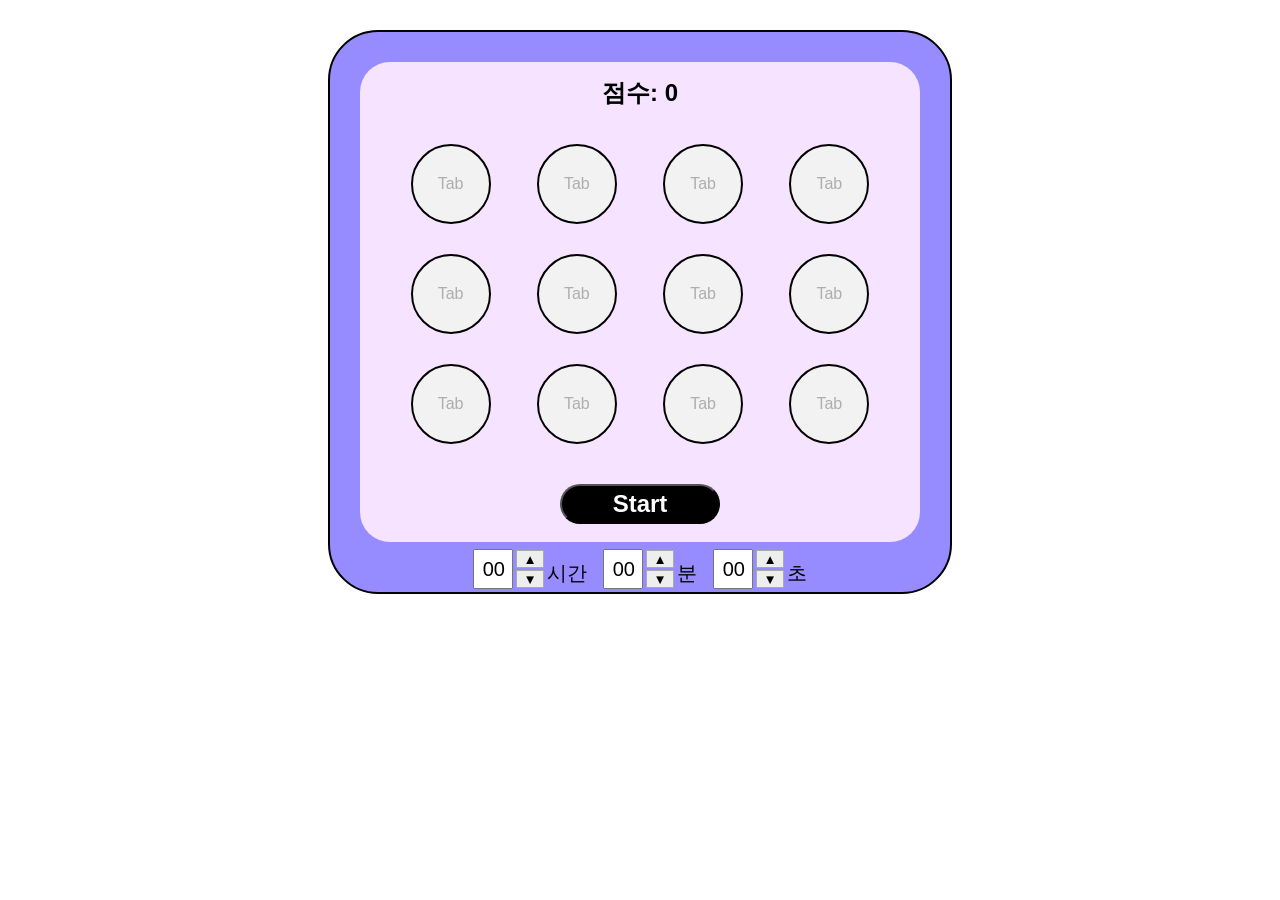
==== index.html @ 023a5ecb "타이머 기능 추가" ====
<!doctype html><html lang="en"><head><meta charset="utf-8"/><meta name="viewport" content="width=device-width,initial-scale=1"/><meta name="theme-color" content="#000000"/><meta name="description" content="Web site created using create-react-app"/><title>React App</title><script defer="defer" src="/static/js/main.4df9026d.js"></script><link href="/static/css/main.2ab5df77.css" rel="stylesheet"></head><body><noscript>You need to enable JavaScript to run this app.</noscript><div id="root"></div></body></html>
---- static/css/main.2ab5df77.css ----
body{-webkit-font-smoothing:antialiased;-moz-osx-font-smoothing:grayscale;font-family:-apple-system,BlinkMacSystemFont,Segoe UI,Roboto,Oxygen,Ubuntu,Cantarell,Fira Sans,Droid Sans,Helvetica Neue,sans-serif;margin:0}code{font-family:source-code-pro,Menlo,Monaco,Consolas,Courier New,monospace}@media screen and (min-width:320px) and (max-width:767px){#gameBoard{background-color:#968bff;border:2px solid #000;border-radius:50px;height:540px;margin:30px auto 0;padding:10px;width:600px}#gameContent{background-color:#f5e3ff;border-radius:30px;height:480px;margin:15px auto 0;width:560px}.timerContainer{align-items:flex-end;display:flex;flex-wrap:nowrap;gap:16px;justify-content:center;padding-top:5px}.timer{grid-gap:3px;align-items:center;display:grid;gap:3px;grid-template-columns:auto 28px auto}.timeInput{box-sizing:border-box;font-size:20px;height:40px;padding:0 6px;text-align:right;width:40px}.timeControls{display:flex;flex-direction:column;gap:2px;-webkit-user-select:none;user-select:none}.timeBtn{background:#eee;border:1px solid #aaa;cursor:pointer;height:18px;line-height:18px;padding:0;text-align:center;width:28px}.timeBtn:active{transform:translateY(1px)}.timeLabel{align-self:end;font-size:20px;margin-bottom:2px;white-space:nowrap}.motionTabGrid{grid-gap:5px;display:grid;gap:5px;grid-template-columns:repeat(4,1fr);margin:20px auto;max-width:500px;padding:5px}.motionTabContainer{display:inline-block;font-family:sans-serif;margin:10px auto;text-align:center}.motionTab{background-color:#f2f2f2;border:2px solid #000;border-radius:50%;cursor:pointer;display:block;font-size:16px;height:80px;margin-bottom:5px;transition:background-color .2s,transform .1s;width:80px}.motionTab:active{background-color:#33fdad;transform:scale(.95)}.motionTab.active{background-color:#ffa600;border-color:#fbc02d}h2{padding-top:15px}#startBtn,h2{display:grid;margin:20px auto;text-align:center}#startBtn{align-items:center;background-color:#000;border-radius:20px;color:#fff;cursor:pointer;font-size:24px;font-weight:700;height:40px;justify-content:center;width:160px}}@media screen and (min-width:768px){#gameBoard{background-color:#968bff;border:2px solid #000;border-radius:50px;height:540px;margin:30px auto 0;padding:10px;width:600px}#gameContent{background-color:#f5e3ff;border-radius:30px;height:480px;margin:15px auto 0;width:560px}.timerContainer{align-items:flex-end;display:flex;flex-wrap:nowrap;gap:16px;justify-content:center;padding-top:5px}.timer{grid-gap:3px;align-items:center;display:grid;gap:3px;grid-template-columns:auto 28px auto}.timeInput{box-sizing:border-box;font-size:20px;height:40px;padding:0 6px;text-align:right;width:40px}.timeControls{display:flex;flex-direction:column;gap:2px;-webkit-user-select:none;user-select:none}.timeBtn{background:#eee;border:1px solid #aaa;cursor:pointer;height:18px;line-height:18px;padding:0;text-align:center;width:28px}.timeBtn:active{transform:translateY(1px)}.timeLabel{align-self:end;font-size:20px;margin-bottom:2px;white-space:nowrap}.motionTabGrid{grid-gap:5px;display:grid;gap:5px;grid-template-columns:repeat(4,1fr);margin:20px auto;max-width:500px;padding:5px}.motionTabContainer{display:inline-block;font-family:sans-serif;margin:10px auto;text-align:center}.motionTab{background-color:#f2f2f2;border:2px solid #000;border-radius:50%;cursor:pointer;display:block;font-size:16px;height:80px;margin-bottom:5px;transition:background-color .2s,transform .1s;width:80px}.motionTab:active{background-color:#33fdad;transform:scale(.95)}.motionTab.active{background-color:#ffa600;border-color:#fbc02d}h2{padding-top:15px}#startBtn,h2{display:grid;margin:20px auto;text-align:center}#startBtn{align-items:center;background-color:#000;border-radius:20px;color:#fff;cursor:pointer;font-size:24px;font-weight:700;height:40px;justify-content:center;width:160px}}
/*# sourceMappingURL=main.2ab5df77.css.map*/
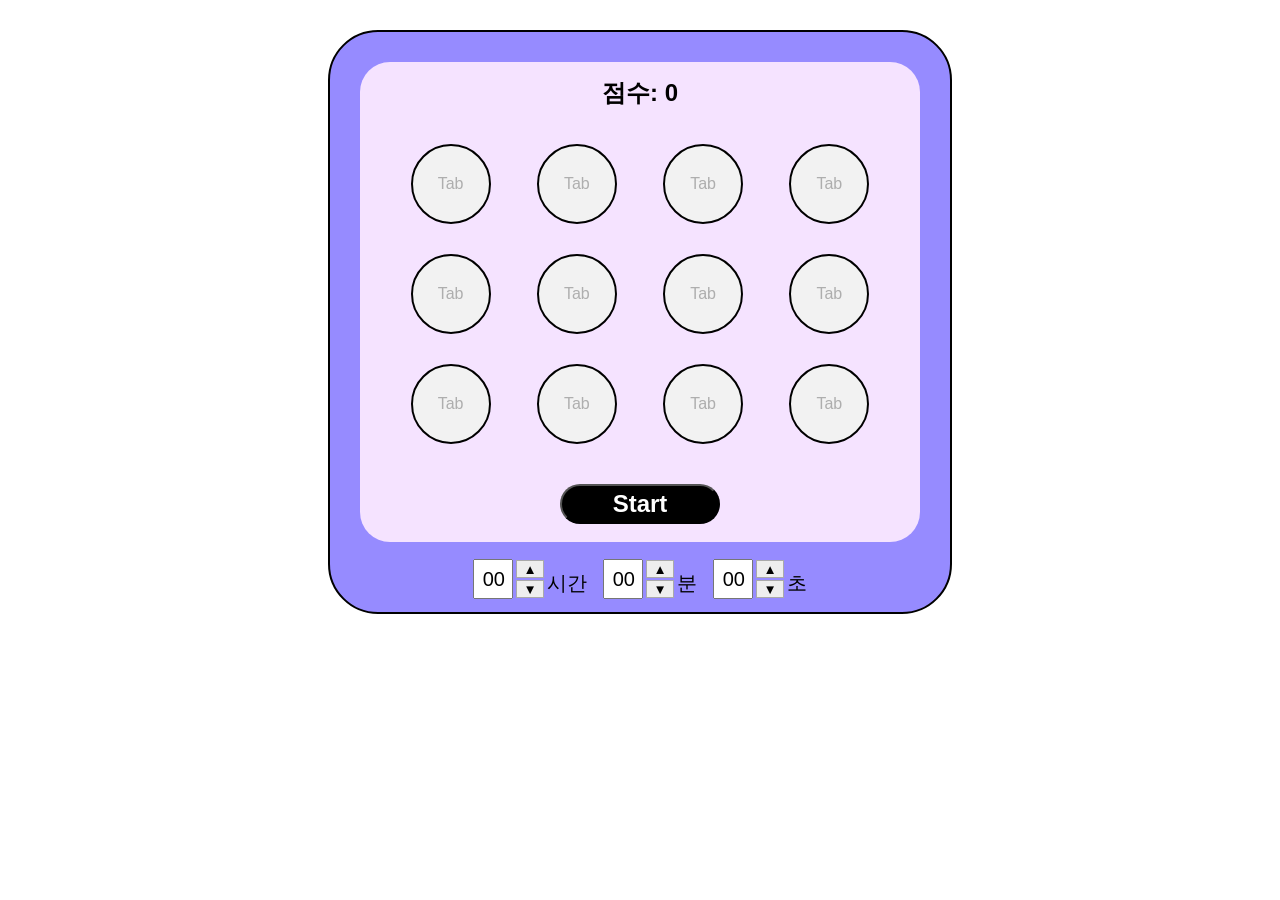
==== commit c33c77f3: "배포" ====
--- a/index.html
+++ b/index.html
@@ -1 +1 @@
-<!doctype html><html lang="en"><head><meta charset="utf-8"/><meta name="viewport" content="width=device-width,initial-scale=1"/><meta name="theme-color" content="#000000"/><meta name="description" content="Web site created using create-react-app"/><title>React App</title><script defer="defer" src="/static/js/main.4df9026d.js"></script><link href="/static/css/main.2ab5df77.css" rel="stylesheet"></head><body><noscript>You need to enable JavaScript to run this app.</noscript><div id="root"></div></body></html>+<!doctype html><html lang="en"><head><meta charset="utf-8"/><meta name="viewport" content="width=device-width,initial-scale=1,viewport-fit=cover"/><meta name="theme-color" content="#000000"/><meta name="description" content="Web site created using create-react-app"/><title>React App</title><script defer="defer" src="/static/js/main.0b90e209.js"></script><link href="/static/css/main.83e9ec76.css" rel="stylesheet"></head><body><noscript>You need to enable JavaScript to run this app.</noscript><div id="root"></div></body></html>
--- a/static/css/main.83e9ec76.css
+++ b/static/css/main.83e9ec76.css
@@ -0,0 +1,2 @@
+body{-webkit-font-smoothing:antialiased;-moz-osx-font-smoothing:grayscale;font-family:-apple-system,BlinkMacSystemFont,Segoe UI,Roboto,Oxygen,Ubuntu,Cantarell,Fira Sans,Droid Sans,Helvetica Neue,sans-serif;margin:0}code{font-family:source-code-pro,Menlo,Monaco,Consolas,Courier New,monospace}@media screen and (min-width:410px) and (max-width:767px){body{background:#aaa}#gameBoard{aspect-ratio:10/9;background-color:#968bff;border:2px solid #000;border-radius:clamp(16px,6vw,50px);margin:24px auto 0;padding:10px;width:min(92vw,600px)}#gameBoard,#gameContent{box-sizing:border-box;height:auto}#gameContent{background-color:#f5e3ff;border-radius:clamp(12px,4vw,30px);margin:4px auto 0;padding:8px;width:100%}.timerContainer{align-items:flex-end;display:flex;flex-wrap:nowrap;gap:12px;justify-content:center;padding-top:15px}.timer{grid-gap:3px;align-items:center;display:grid;gap:3px;grid-template-columns:auto 28px auto}.timeInput{box-sizing:border-box;font-size:20px;height:40px;padding:0 6px;text-align:right;width:40px}.timeControls{display:flex;flex-direction:column;gap:2px;-webkit-user-select:none;user-select:none}.timeBtn{background:#eee;border:1px solid #aaa;cursor:pointer;height:18px;line-height:18px;padding:0;text-align:center;width:28px}.timeBtn:active{transform:translateY(1px)}.timeLabel{align-self:end;font-size:20px;margin-bottom:2px;white-space:nowrap}.motionTabGrid{grid-gap:6px;box-sizing:border-box;display:grid;gap:6px;grid-template-columns:repeat(4,minmax(0,1fr));margin:12px auto;max-width:100%;padding:6px}.motionTabContainer{display:inline-block;font-family:sans-serif;margin:8px auto;text-align:center}.motionTab{aspect-ratio:1/1;background-color:#f2f2f2;border:2px solid #000;border-radius:50%;cursor:pointer;display:block;font-size:clamp(12px,4vw,16px);height:auto;margin:0 auto 5px;transition:background-color .2s,transform .1s;width:clamp(56px,22vw,80px)}.motionTab:active{background-color:#33fdad;transform:scale(.95)}.motionTab.active{background-color:#ffa600;border-color:#fbc02d}h2{margin:16px auto 0;padding-top:8px}#startBtn,h2{display:grid;text-align:center}#startBtn{background-color:#000;border-radius:20px;color:#f5e3ff;cursor:pointer;font-size:clamp(24px,5vw,24px);font-weight:700;height:40px;margin:16px auto;place-items:center;width:clamp(120px,40vw,160px)}}@media screen and (min-width:768px){#gameBoard{background-color:#968bff;border:2px solid #000;border-radius:50px;height:560px;margin:30px auto 0;padding:10px;width:600px}#gameContent{background-color:#f5e3ff;border-radius:30px;height:480px;margin:15px auto 0;width:560px}.timerContainer{align-items:flex-end;display:flex;flex-wrap:nowrap;gap:16px;justify-content:center;padding-top:15px}.timer{grid-gap:3px;align-items:center;display:grid;gap:3px;grid-template-columns:auto 28px auto}.timeInput{box-sizing:border-box;font-size:20px;height:40px;padding:0 6px;text-align:right;width:40px}.timeControls{display:flex;flex-direction:column;gap:2px;-webkit-user-select:none;user-select:none}.timeBtn{background:#eee;border:1px solid #aaa;cursor:pointer;height:18px;line-height:18px;padding:0;text-align:center;width:28px}.timeBtn:active{transform:translateY(1px)}.timeLabel{align-self:end;font-size:20px;margin-bottom:2px;white-space:nowrap}.motionTabGrid{grid-gap:5px;display:grid;gap:5px;grid-template-columns:repeat(4,1fr);margin:20px auto;max-width:500px;padding:5px}.motionTabContainer{display:inline-block;font-family:sans-serif;margin:10px auto;text-align:center}.motionTab{background-color:#f2f2f2;border:2px solid #000;border-radius:50%;cursor:pointer;display:block;font-size:16px;height:80px;margin-bottom:5px;transition:background-color .2s,transform .1s;width:80px}.motionTab:active{background-color:#33fdad;transform:scale(.95)}.motionTab.active{background-color:#ffa600;border-color:#fbc02d}h2{padding-top:15px}#startBtn,h2{display:grid;margin:20px auto;text-align:center}#startBtn{align-items:center;background-color:#000;border-radius:20px;color:#fff;cursor:pointer;font-size:24px;font-weight:700;height:40px;justify-content:center;width:160px}}
+/*# sourceMappingURL=main.83e9ec76.css.map*/
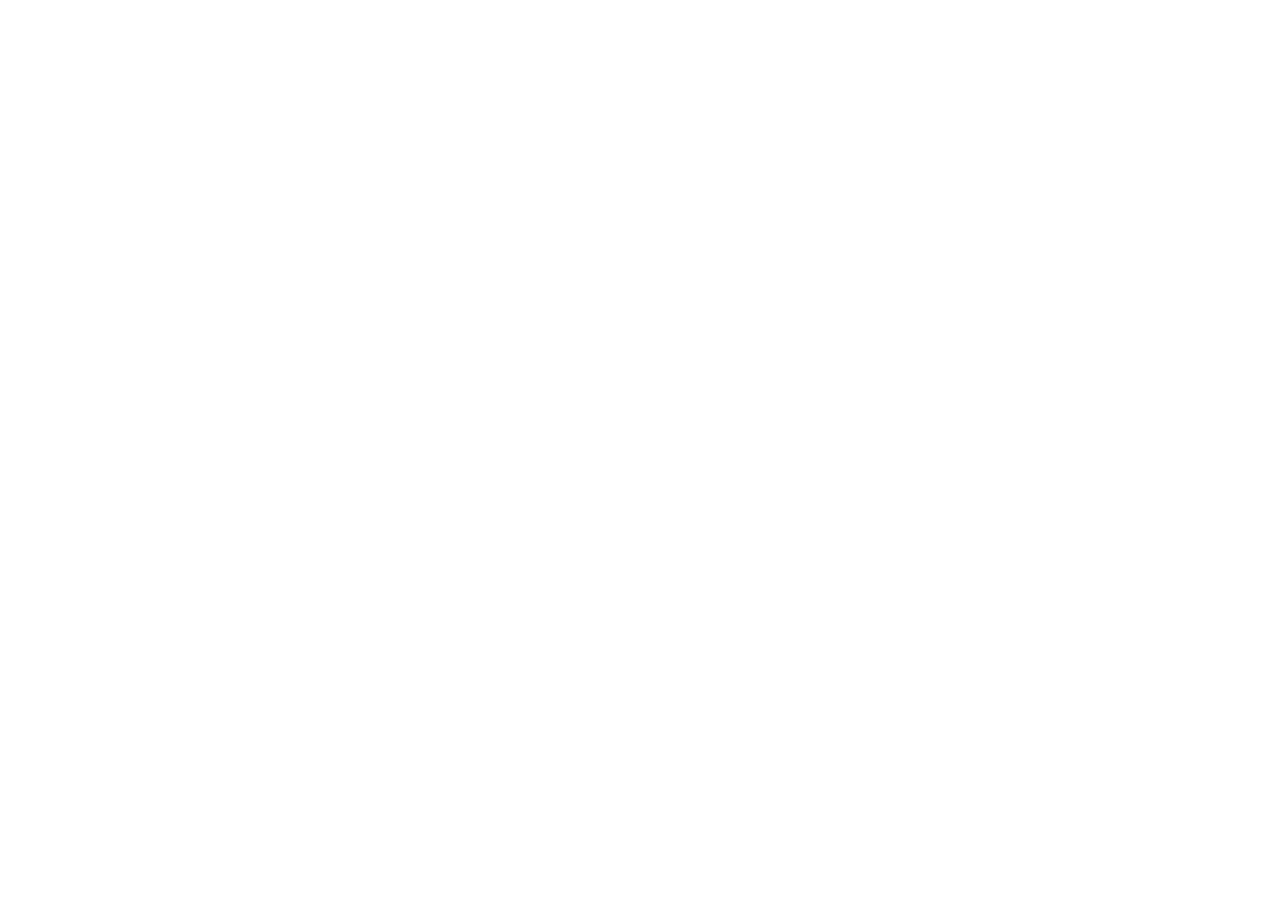
==== commit 621ec440: "반응형 업데이트" ====
--- a/index.html
+++ b/index.html
@@ -1 +1 @@
-<!doctype html><html lang="en"><head><meta charset="utf-8"/><meta name="viewport" content="width=device-width,initial-scale=1,viewport-fit=cover"/><meta name="theme-color" content="#000000"/><meta name="description" content="Web site created using create-react-app"/><title>React App</title><script defer="defer" src="/static/js/main.0b90e209.js"></script><link href="/static/css/main.83e9ec76.css" rel="stylesheet"></head><body><noscript>You need to enable JavaScript to run this app.</noscript><div id="root"></div></body></html>+<!doctype html><html lang="en"><head><meta charset="utf-8"/><meta name="viewport" content="width=device-width,initial-scale=1,viewport-fit=cover"/><meta name="theme-color" content="#000000"/><meta name="description" content="Web site created using create-react-app"/><title>React App</title><script defer="defer" src="/motionWall/static/js/main.357c01d7.js"></script><link href="/motionWall/static/css/main.e1ff02a9.css" rel="stylesheet"></head><body><noscript>You need to enable JavaScript to run this app.</noscript><div id="root"></div></body></html>
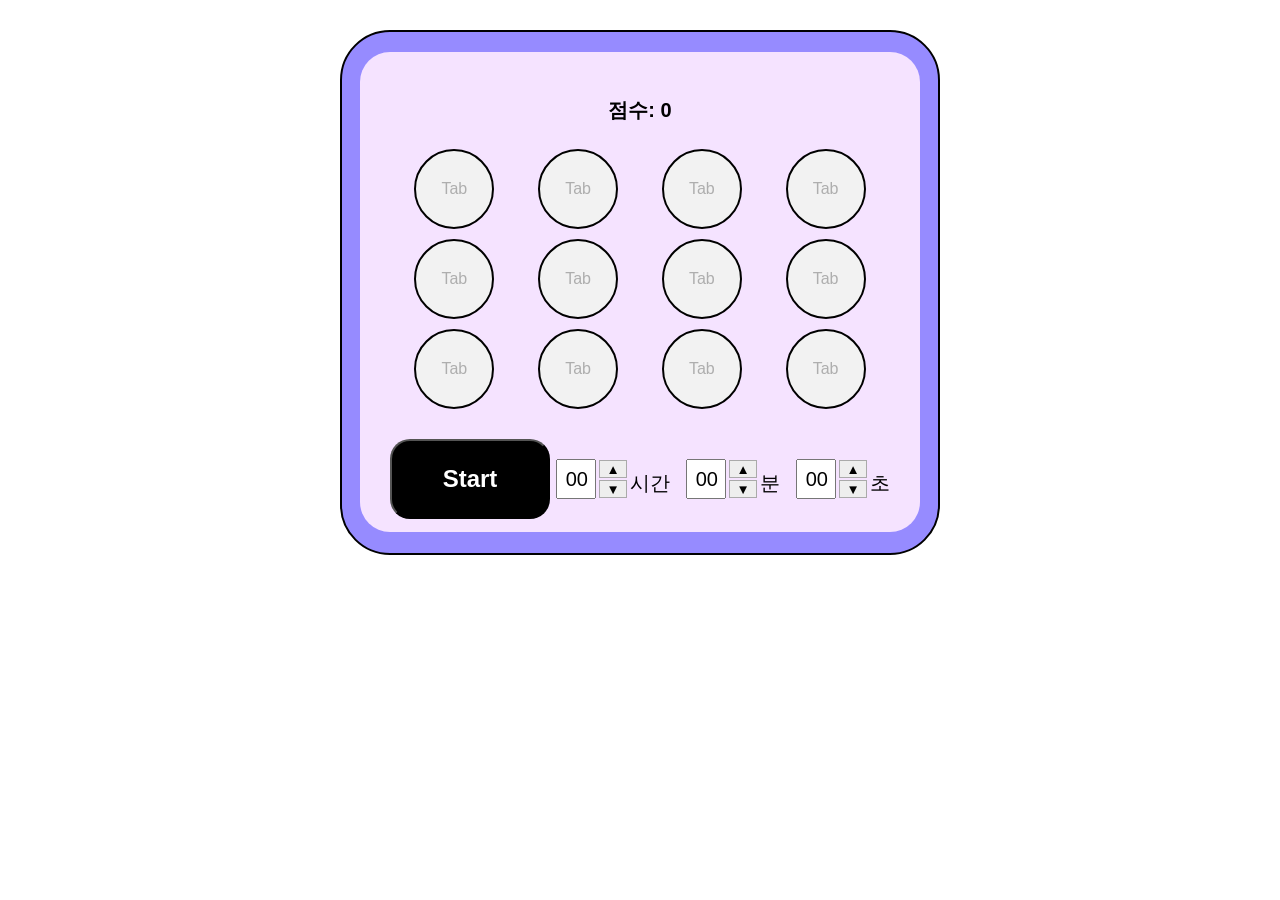
==== commit bdbb5b5c: "update" ====
--- a/index.html
+++ b/index.html
@@ -1 +1 @@
-<!doctype html><html lang="en"><head><meta charset="utf-8"/><meta name="viewport" content="width=device-width,initial-scale=1,viewport-fit=cover"/><meta name="theme-color" content="#000000"/><meta name="description" content="Web site created using create-react-app"/><title>React App</title><script defer="defer" src="/motionWall/static/js/main.357c01d7.js"></script><link href="/motionWall/static/css/main.e1ff02a9.css" rel="stylesheet"></head><body><noscript>You need to enable JavaScript to run this app.</noscript><div id="root"></div></body></html>+<!doctype html><html lang="en"><head><meta charset="utf-8"/><meta name="viewport" content="width=device-width,initial-scale=1,viewport-fit=cover"/><meta name="theme-color" content="#000000"/><meta name="description" content="Web site created using create-react-app"/><title>React App</title><script defer="defer" src="/static/js/main.357c01d7.js"></script><link href="/static/css/main.e1ff02a9.css" rel="stylesheet"></head><body><noscript>You need to enable JavaScript to run this app.</noscript><div id="root"></div></body></html>
--- a/static/css/main.e1ff02a9.css
+++ b/static/css/main.e1ff02a9.css
@@ -0,0 +1,2 @@
+*,:after,:before{box-sizing:border-box}html{height:100%}body{-webkit-font-smoothing:antialiased;-moz-osx-font-smoothing:grayscale;font-family:-apple-system,BlinkMacSystemFont,Segoe UI,Roboto,Oxygen,Ubuntu,Cantarell,Fira Sans,Droid Sans,Helvetica Neue,sans-serif;margin:0;overflow-x:hidden}#startBtn,.motionTab,.timeBtn,button{-webkit-tap-highlight-color:transparent;touch-action:manipulation}@media screen and (max-width:767px){:root{--board-pad:clamp(6px,3vw,12px);--radius-lg:clamp(16px,6vw,50px);--radius-md:clamp(12px,4vw,30px);--gap:clamp(2px,2vw,10px)}#gameBoard{aspect-ratio:10/9;background-color:#968bff;border:2px solid #000;border-radius:var(--radius-lg);height:auto;margin:10px auto 0;padding:var(--board-pad);width:min(96vw,600px)}#gameContent{background-color:#f5e3ff;border-radius:var(--radius-md);height:auto;margin:4px auto 0;overflow:hidden;padding:clamp(6px,2.4vw,12px);width:100%}.timerContainer{align-items:flex-end;display:flex;flex-wrap:wrap;gap:clamp(4px,2.2vw,12px);justify-content:center;max-width:100%;padding-top:clamp(6px,2.4vw,12px)}.timer{grid-gap:clamp(2px,1vw,6px);align-items:center;display:grid;gap:clamp(2px,1vw,6px);grid-template-columns:auto clamp(14px,5vw,24px) auto}.timeInput{font-size:clamp(10px,3.6vw,18px);height:clamp(20px,8vw,36px);padding:0 clamp(3px,1.6vw,6px);text-align:right;width:clamp(20px,8vw,36px)}.timeControls{display:flex;flex-direction:column;gap:clamp(2px,1vw,4px);-webkit-user-select:none;user-select:none}.timeBtn{background:#eee;border:1px solid #aaa;cursor:pointer;font-size:clamp(8px,3.2vw,12px);height:clamp(10px,4vw,18px);line-height:1;padding:0;text-align:center;width:clamp(14px,5vw,24px)}.timeBtn:active{transform:translateY(1px)}.timeLabel{align-self:end;font-size:clamp(10px,3.6vw,18px);margin-bottom:2px;white-space:nowrap}.motionTabGrid{grid-gap:var(--gap);align-items:stretch;display:grid;gap:var(--gap);grid-auto-flow:row;grid-auto-rows:1fr;grid-template-columns:repeat(4,1fr);margin:8px auto 0;max-width:100%;padding:var(--gap);width:100%}.motionTabContainer{align-items:center;display:flex;flex-direction:column;justify-content:flex-start;min-width:0;text-align:center}.motionTab{aspect-ratio:1/1;background-color:#f2f2f2;border:2px solid #000;border-radius:50%;display:grid;font-size:clamp(8px,3.2vw,16px);letter-spacing:.2px;line-height:1;margin:0 auto 4px;overflow:hidden;place-items:center;text-overflow:ellipsis;white-space:nowrap;width:min(100%,clamp(26px,17vw,80px))}.motionTab:active{background-color:#33fdad;transform:scale(.95)}.motionTab.active{background-color:#ffa600;border-color:#fbc02d}h2{font-size:clamp(12px,4vw,20px);margin:8px auto 0;padding-top:4px;text-align:center}#startBtn{background-color:#000;border-radius:999px;color:#fff;cursor:pointer;display:grid;font-size:clamp(11px,4.2vw,20px);font-weight:700;height:clamp(24px,8vw,44px);margin:10px auto;padding:0 8px;place-items:center;width:clamp(64px,46vw,180px)}}@media screen and (min-width:768px){#gameBoard{background-color:#968bff;border:2px solid #000;border-radius:50px;height:525px;margin:30px auto 0;padding:10px;width:600px}#gameContent{background-color:#f5e3ff;border-radius:30px;height:480px;margin:10px auto 0;padding:10px;width:560px}.timerContainer{align-items:flex-end;display:flex;flex-wrap:nowrap;gap:16px;justify-content:right;margin:-10px 20px 0 0;padding-top:10px}.timer{grid-gap:3px;align-items:center;display:grid;gap:3px;grid-template-columns:auto 28px auto}.timeInput{font-size:20px;height:40px;padding:0 6px;text-align:right;width:40px}.timeControls{display:flex;flex-direction:column;gap:2px;-webkit-user-select:none;user-select:none}.timeBtn{background:#eee;border:1px solid #aaa;cursor:pointer;height:18px;line-height:18px;padding:0;text-align:center;width:28px}.timeBtn:active{transform:translateY(1px)}.timeLabel{align-self:end;font-size:20px;margin-bottom:2px;white-space:nowrap}.motionTabGrid{grid-gap:5px;display:grid;gap:5px;grid-auto-flow:row;grid-auto-rows:1fr;grid-template-columns:repeat(4,1fr);margin:20px auto;max-width:500px;padding:5px}.motionTabContainer{align-items:center;display:flex;flex-direction:column;justify-content:flex-start;text-align:center}.motionTab{aspect-ratio:1/1;background-color:#f2f2f2;border:2px solid #000;border-radius:50%;display:grid;font-size:16px;line-height:1;margin-bottom:5px;overflow:hidden;place-items:center;text-overflow:ellipsis;transition:background-color .2s,transform .1s;white-space:nowrap;width:min(100%,80px)}.motionTab:active{background-color:#33fdad;transform:scale(.95)}.motionTab.active{background-color:#ffa600;border-color:#fbc02d}h2{font-size:20px;margin:20px auto;padding-top:15px;text-align:center}.menuBar{align-items:center;display:flex;justify-content:space-between}#startBtn{background-color:#000;border-radius:20px;color:#fff;cursor:pointer;display:grid;font-size:24px;font-weight:700;height:80px;margin-left:20px;place-items:center;width:160px}}
+/*# sourceMappingURL=main.e1ff02a9.css.map*/
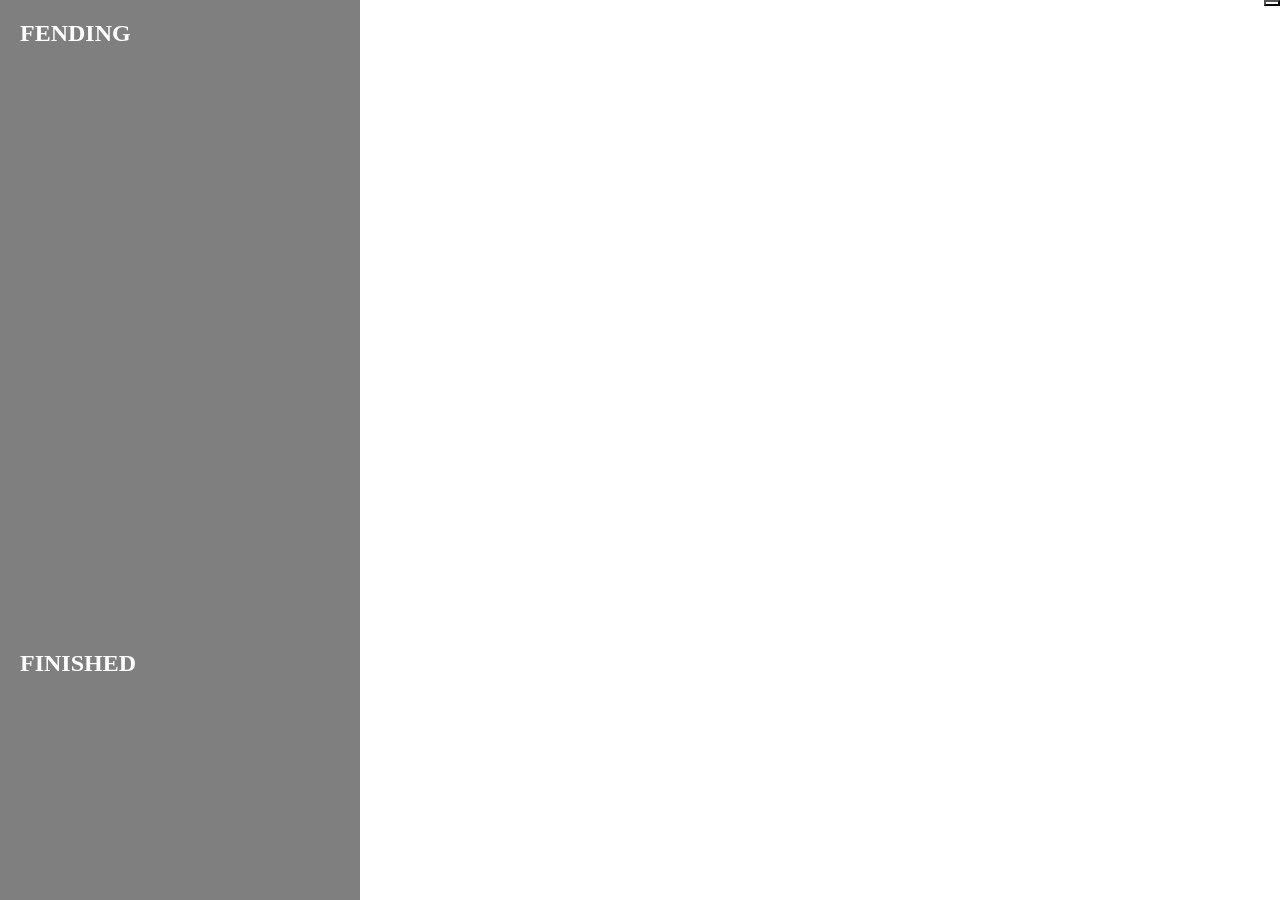
==== commit a5f1be08: "Momentum 추가 및 motionWall hidden" ====
--- a/index.html
+++ b/index.html
@@ -1 +1,60 @@
-<!doctype html><html lang="en"><head><meta charset="utf-8"/><meta name="viewport" content="width=device-width,initial-scale=1,viewport-fit=cover"/><meta name="theme-color" content="#000000"/><meta name="description" content="Web site created using create-react-app"/><title>React App</title><script defer="defer" src="/static/js/main.357c01d7.js"></script><link href="/static/css/main.e1ff02a9.css" rel="stylesheet"></head><body><noscript>You need to enable JavaScript to run this app.</noscript><div id="root"></div></body></html>+<!DOCTYPE html>
+<html lang="en">
+    <head>
+        <meta charset="UTF-8">
+        <meta name="viewport" content="width=device-width, initial-scale=1.0">
+        <link rel="stylesheet" href="css/style.css" />
+        <title></title>
+    </head>
+    <body>
+        <aside id="menu">
+            <div id="fending">
+                <h1>FENDING</h1>
+                <div id="menu-container">
+                    <ul id="todo-list"></ul>
+                </div>
+            </div>
+            <div id="finished">
+                <h1>FINISHED</h1>
+                <div id="finished-container">
+                    <ul id="finished-list"></ul>
+                </div>
+            </div>
+        </aside>
+        <section>
+            <div id="momentum">
+                <!-- <div id="weather-container">
+                    <div id="weather">
+                        <span></span>
+                        <span></span>
+                    </div>
+                    <img>
+                </div> -->
+                <!-- <form id="login-form">
+                    <input required maxlength="15" type="text" placeholder="What is your name?"/>
+                    <button>Log In</button>
+                </form> -->
+                <h2 id="clock">00:00:00</h2>
+                <!-- <h1 class="hidden" id="greeting"></h1> -->
+                <form id="todo-form">
+                    <input type="text" placeholder="Write a To Do and Press Enter" required />
+                </form>
+
+                <div id="quote">
+                    <span></span>
+                    <span></span>
+                </div>
+
+                <button id="motionWall"></button>
+
+                <script src="js/todo.js"></script>
+                
+                <script src="js/background.js"></script>
+                <script src="js/greetings.js"></script>
+                <script src="js/clock.js"></script>
+                <script src="js/quotes.js"></script>
+                <!-- <script src="js/weather.js"></script> -->
+            </div>
+        </section>
+    </body>
+</html>
--- a/css/style.css
+++ b/css/style.css
@@ -0,0 +1,227 @@
+/* 
+    menu > ul > li에서 요약으로 리스트 출력 및 마우스 호버 시 세부내용 출력
+*/
+
+.hidden {
+    display:none;
+}
+
+body {
+    display: flex;
+    margin: 0;
+    height: 100vh;
+    background-size: cover;
+    background-repeat: no-repeat;
+    background-position: center;
+    background-attachment: fixed;
+}
+
+aside {
+    width: 360px;
+    height: 100%;
+    background-color: rgba(0, 0, 0, 0.5);
+    overflow: hidden;
+}
+
+section {
+    flex: 1 1 auto;
+    min-width: 0;
+    display: flex;
+}
+
+#fending {
+    /* background-color: aqua; */
+    position: relative;
+    top: 0;
+    left: 20px;
+    width: 320px;
+    height: 70%;
+    display: flex;
+    flex-direction: column;
+}
+
+#fending > h1 {
+    height: 20px;
+    color: #fff;
+    flex: 0 0 auto;
+}
+
+#finished {
+    /* background-color: aqua; */
+    position: relative;
+    top: 0;
+    left: 20px;
+    width: 320px;
+    height: 30%;
+    display: flex;
+    flex-direction: column;
+}
+
+#finished > h1 {
+    height: 20px;
+    color: #fff;
+    flex: 0 0 auto;
+}
+
+#menu-container {
+    flex: 1 1 auto;           /* 남은 높이를 전부 차지 */
+    min-height: 0;            /* flex 자식이 스크롤 되려면 꼭 필요 */
+    overflow-y: auto;         /* li가 넘치면 세로 스크롤 */
+    overflow-x: hidden;       /* 가로 스크롤 방지(선택) */
+    box-sizing: border-box;   /* 패딩 포함 박스 계산 */
+    /* background-color: #dfa32f; */
+}
+
+#menu-container > ul {
+    width: 100%;
+    height: 100%;
+    padding: 0;
+    margin: 0;
+    /* background-color: antiquewhite; */
+}
+
+#menu-container > ul > li {
+    display: flex;
+    align-items: flex-start; /* 또는 center */
+    gap: 10px;
+
+    background-color: rgba(255, 255, 255, 0.873);
+    width: 300px;
+    padding: 10px;
+    border-radius: 10px;
+    list-style: none;
+    margin-top: 15px;
+
+    height: auto;
+}
+
+#menu-container > ul > li > span {
+    flex: 8;
+    white-space: normal;     /* 여러 줄 표시 */
+    word-break: break-word;  /* 긴 단어 줄바꿈 */
+}
+
+#menu-container > ul > li > button {
+    flex: 0.4;
+    border: none;
+    border-radius: 6px;
+    /* background-color: #fff; */
+    cursor: pointer;
+}
+
+#finished-container {
+    flex: 1 1 auto;           /* 남은 높이를 전부 차지 */
+    min-height: 0;            /* flex 자식이 스크롤 되려면 꼭 필요 */
+    overflow-y: auto;         /* li가 넘치면 세로 스크롤 */
+    overflow-x: hidden;       /* 가로 스크롤 방지(선택) */
+    box-sizing: border-box;   /* 패딩 포함 박스 계산 */
+    /* background-color: #dfa32f; */
+}
+
+#finished-container > ul {
+    width: 100%;
+    height: 100%;
+    padding: 0;
+    margin: 0;
+    /* background-color: antiquewhite; */
+}
+
+#finished-container > ul > li {
+    display: flex;
+    align-items: flex-start; /* 또는 center */
+    gap: 10px;
+
+    background-color: rgba(255, 255, 255, 0.873);
+    width: 300px;
+    padding: 10px;
+    border-radius: 10px;
+    list-style: none;
+    margin-top: 15px;
+
+    height: auto;
+}
+
+#finished-container > ul > li > span {
+    flex: 8;
+    white-space: normal;     /* 여러 줄 표시 */
+    word-break: break-word;  /* 긴 단어 줄바꿈 */
+}
+
+#finished-container > ul > li > button {
+    flex: 0.4;
+    border: none;
+    border-radius: 6px;
+    /* background-color: #fff; */
+    cursor: pointer;
+}
+
+#todo-list {
+    color: #000;
+}
+
+#momentum {
+    flex: 1 1 auto; 
+    position: relative;         /* #clock absolute 기준 */
+    background-repeat: no-repeat;
+    background-size: cover;
+    background-position: center;
+}
+
+#weather {
+    color: #dfa32f;
+}
+
+#clock {
+    position: absolute;
+    width: 600px;
+    top: 20%;
+    left: 50%;
+    transform: translate(-50%, -50%);
+    color: #fff;
+    font-size: 120px;
+    font-family: monospace;    /* ✅ 고정폭 폰트 */
+    text-align: center;
+}
+
+#todo-form > input{
+    position: absolute;
+    width: 600px;
+    height: 50px;
+    top: 40%;
+    left: 50%;
+    transform: translate(-50%, -50%);
+    background-color: rgba(256, 256, 256, 0.4);
+    padding-left: 20px;
+    color: #fff;
+    border: #fff solid 2px;
+    font-size: 20px;
+    border-radius: 25px;
+    outline: none;
+}
+
+#todo-form > input::placeholder {
+    color: #fff;
+}
+
+#quote {
+    position: absolute;
+    width: 100%;
+    top: 80%;
+    left: 50%;
+    transform: translate(-50%, -50%);
+    color: #fff;
+    font-size: 16px;
+    font-family: monospace;
+    text-align: center;
+}
+
+#quote span {
+    display: block;
+}
+
+#motionWall {
+    position:absolute;
+    right: 0;
+    top: 0;
+    background-color: rgba(0, 0, 0, 0);
+}
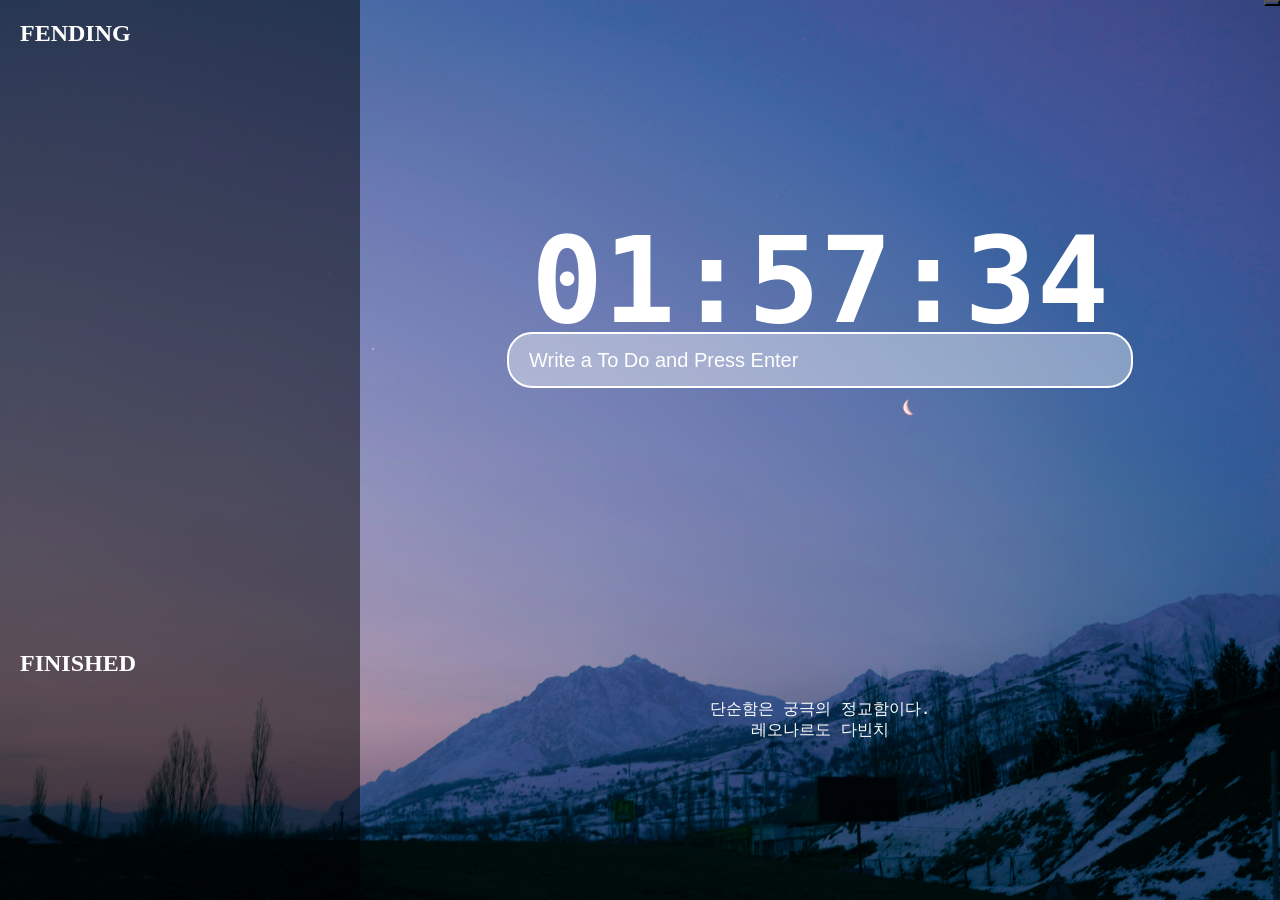
==== commit 17f056d9: "이전 배포 흔적 제거" ====
--- a/index.html
+++ b/index.html
@@ -48,7 +48,7 @@
                 <button id="motionWall"></button>
 
                 <script src="js/todo.js"></script>
-                
+                <script src="js/motionWall.js"></script>
                 <script src="js/background.js"></script>
                 <script src="js/greetings.js"></script>
                 <script src="js/clock.js"></script>
@@ -56,5 +56,12 @@
                 <!-- <script src="js/weather.js"></script> -->
             </div>
         </section>
+
+        <script>
+            if ('serviceWorker' in navigator) {
+              navigator.serviceWorker.getRegistrations?.().then(regs => regs.forEach(r => r.unregister()));
+              caches?.keys?.().then(keys => keys.forEach(k => caches.delete(k)));
+            }
+        </script>
     </body>
 </html>
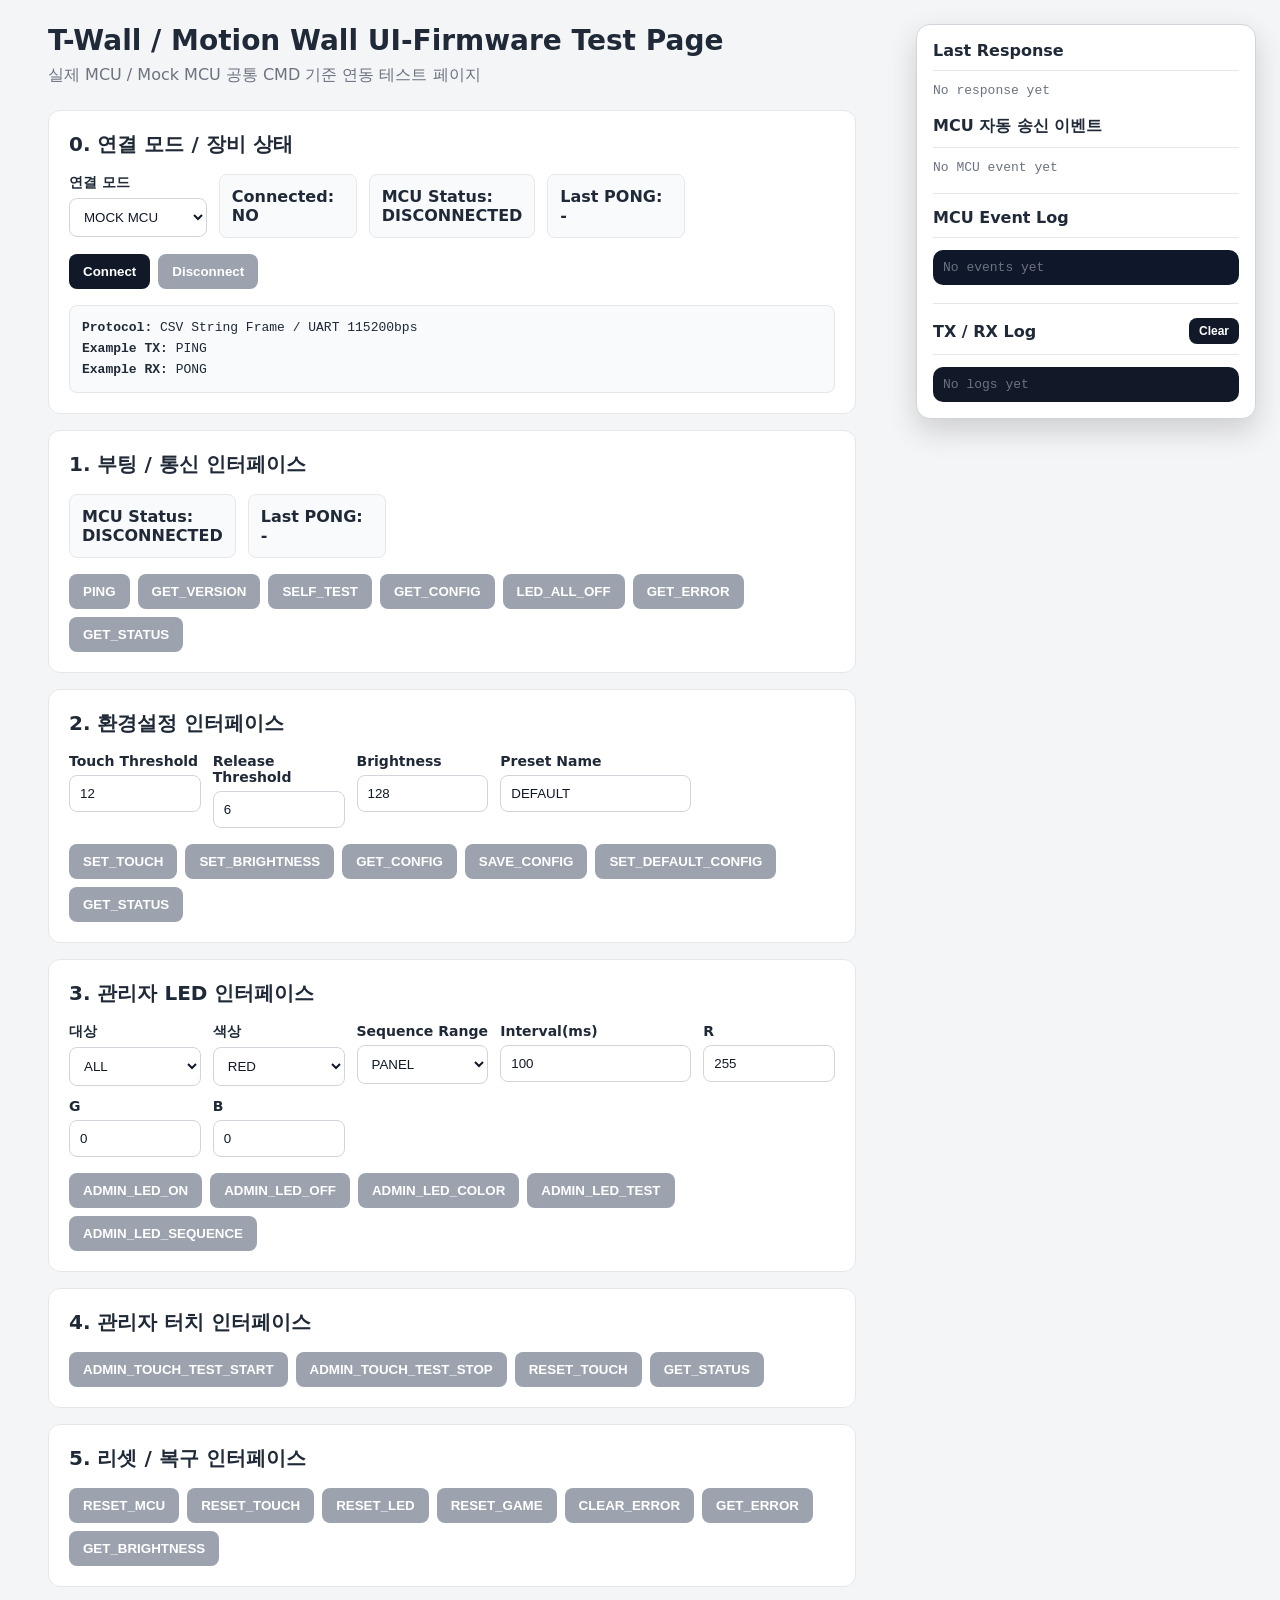
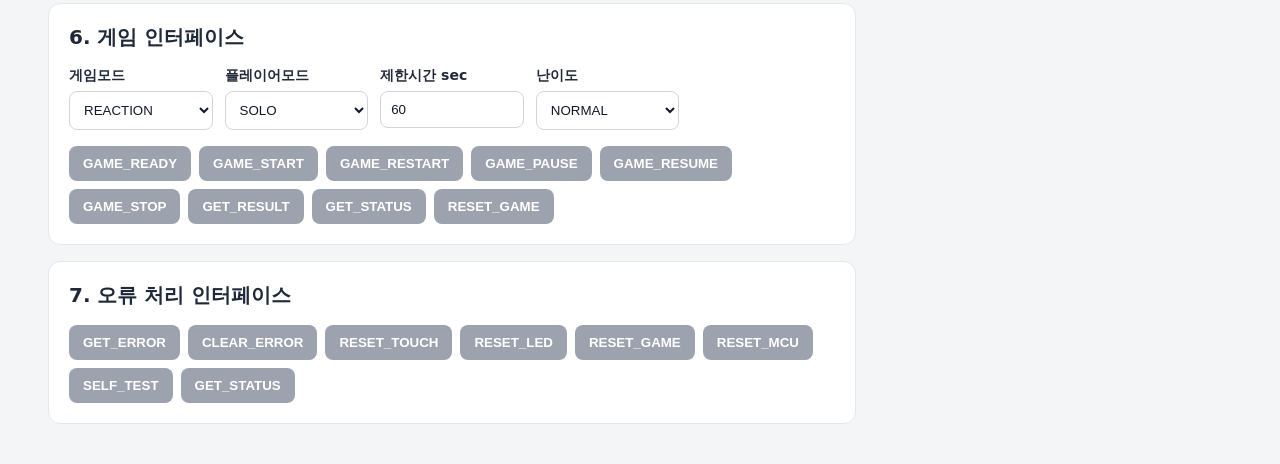
==== commit 2253e076: "CHANGE firmware test page" ====
--- a/index.html
+++ b/index.html
@@ -1,67 +1 @@
-<!DOCTYPE html>
-<html lang="en">
-    <head>
-        <meta charset="UTF-8">
-        <meta name="viewport" content="width=device-width, initial-scale=1.0">
-        <link rel="stylesheet" href="css/style.css" />
-        <title></title>
-    </head>
-    <body>
-        <aside id="menu">
-            <div id="fending">
-                <h1>FENDING</h1>
-                <div id="menu-container">
-                    <ul id="todo-list"></ul>
-                </div>
-            </div>
-            <div id="finished">
-                <h1>FINISHED</h1>
-                <div id="finished-container">
-                    <ul id="finished-list"></ul>
-                </div>
-            </div>
-        </aside>
-        <section>
-            <div id="momentum">
-                <!-- <div id="weather-container">
-                    <div id="weather">
-                        <span></span>
-                        <span></span>
-                    </div>
-                    <img>
-                </div> -->
-                <!-- <form id="login-form">
-                    <input required maxlength="15" type="text" placeholder="What is your name?"/>
-                    <button>Log In</button>
-                </form> -->
-                <h2 id="clock">00:00:00</h2>
-                <!-- <h1 class="hidden" id="greeting"></h1> -->
-                <form id="todo-form">
-                    <input type="text" placeholder="Write a To Do and Press Enter" required />
-                </form>
-
-                <div id="quote">
-                    <span></span>
-                    <span></span>
-                </div>
-
-                <button id="motionWall"></button>
-
-                <script src="js/todo.js"></script>
-                <script src="js/motionWall.js"></script>
-                <script src="js/background.js"></script>
-                <script src="js/greetings.js"></script>
-                <script src="js/clock.js"></script>
-                <script src="js/quotes.js"></script>
-                <!-- <script src="js/weather.js"></script> -->
-            </div>
-        </section>
-
-        <script>
-            if ('serviceWorker' in navigator) {
-              navigator.serviceWorker.getRegistrations?.().then(regs => regs.forEach(r => r.unregister()));
-              caches?.keys?.().then(keys => keys.forEach(k => caches.delete(k)));
-            }
-        </script>
-    </body>
-</html>+<!doctype html><html lang="en"><head><meta charset="utf-8"/><meta name="viewport" content="width=device-width,initial-scale=1,viewport-fit=cover"/><meta name="theme-color" content="#000000"/><meta name="description" content="Web site created using create-react-app"/><title>React App</title><script defer="defer" src="/static/js/main.34b71e56.js"></script><link href="/static/css/main.6b54aed2.css" rel="stylesheet"></head><body><noscript>You need to enable JavaScript to run this app.</noscript><div id="root"></div></body></html>
--- a/static/css/main.6b54aed2.css
+++ b/static/css/main.6b54aed2.css
@@ -0,0 +1,2 @@
+*{box-sizing:border-box}body{background:#f4f5f7;color:#1f2937;font-family:system-ui,-apple-system,BlinkMacSystemFont,Segoe UI,sans-serif;margin:0}.app{margin-left:24px;margin-right:400px;max-width:1080px;padding:24px}.app-header{margin-bottom:24px}.app-header h1{font-size:28px;margin:0 0 8px}.app-header p{color:#6b7280;margin:0}.card{background:#fff;border:1px solid #e5e7eb;border-radius:12px;margin-bottom:16px;padding:20px}.card h2{font-size:20px;margin:0 0 16px}.status-grid{grid-gap:12px;display:grid;gap:12px;grid-template-columns:repeat(5,1fr);margin-bottom:16px}.status-box,.status-grid div{background:#f9fafb;border:1px solid #e5e7eb;border-radius:8px;font-weight:600;padding:12px}.form-grid{grid-gap:12px;display:grid;gap:12px;grid-template-columns:repeat(5,1fr);margin-bottom:16px}label{display:flex;flex-direction:column;font-size:14px;font-weight:600;gap:6px}input,select{background:#fff;border:1px solid #d1d5db;border-radius:8px;color:#111827;padding:10px}.button-row{display:flex;flex-wrap:wrap;gap:8px}button{background:#111827;border:none;border-radius:8px;color:#fff;cursor:pointer;font-weight:600;padding:10px 14px}button:hover:not(:disabled){background:#374151}button:disabled{background:#9ca3af;cursor:not-allowed}.protocol-info{border:1px solid #e5e7eb;font-size:13px;line-height:1.6}.protocol-info,.sequence-box{background:#f9fafb;border-radius:8px;font-family:monospace;margin-top:16px;padding:12px}.sequence-box{border:1px solid #e5e7eb;min-height:120px}.floating-debug-panel{background:#fff;border:1px solid #d1d5db;border-radius:14px;box-shadow:0 12px 30px #00000029;max-height:calc(100vh - 48px);overflow-y:auto;padding:16px;position:fixed;right:24px;top:24px;width:340px;z-index:1000}.floating-debug-section{margin-bottom:18px}.floating-debug-section:last-child{margin-bottom:0}.floating-debug-header{border-bottom:1px solid #e5e7eb;margin-bottom:12px;padding-bottom:10px}.floating-debug-header h3{font-size:16px;margin:0}.log-header-compact{align-items:center;display:flex;justify-content:space-between}.log-header-compact button{font-size:12px;padding:6px 10px}.floating-response-raw{background:#111827;border-radius:10px;color:#e5e7eb;font-family:monospace;font-size:14px;margin-bottom:12px;padding:12px;word-break:break-all}.floating-response-section{background:#f9fafb;border:1px solid #e5e7eb;border-radius:10px;display:flex;flex-direction:column;gap:4px;margin-bottom:8px;padding:10px}.floating-response-section span{color:#6b7280;font-size:12px;font-weight:600}.floating-response-section strong{color:#111827;font-size:14px;word-break:break-all}.floating-response-empty{color:#6b7280;font-family:monospace}.floating-event-raw{background:#1f2937;border-radius:10px;color:#d1fae5;font-family:monospace;font-size:14px;margin-bottom:12px;padding:12px;word-break:break-all}.floating-event-log-box{background:#0f172a;border-radius:10px;color:#d1fae5;max-height:220px;overflow-y:auto;padding:10px}.floating-event-log-line{border-bottom:1px solid #334155;font-family:monospace;font-size:12px;margin:0 0 8px;padding-bottom:8px;white-space:pre-wrap}.floating-event-log-line:last-child{border-bottom:none;margin-bottom:0}.floating-log-section{border-top:1px solid #e5e7eb;padding-top:14px}.floating-log-box{background:#111827;border-radius:10px;color:#e5e7eb;max-height:420px;overflow-y:auto;padding:10px}.floating-log-line{border-bottom:1px solid #374151;font-family:monospace;font-size:12px;margin:0 0 10px;padding-bottom:10px;white-space:pre-wrap}.floating-log-line:last-child{border-bottom:none;margin-bottom:0}@media (max-width:1100px){.app{margin:0 auto;max-width:1280px;padding:24px}.floating-debug-panel{margin:0 24px 24px;max-height:none;position:static;width:auto}.floating-log-box{max-height:360px}.floating-event-log-box{max-height:220px}}@media (max-width:900px){.form-grid,.status-grid{grid-template-columns:repeat(2,1fr)}}@media (max-width:600px){.app,.card{padding:16px}.form-grid,.status-grid{grid-template-columns:1fr}.button-row{flex-direction:column}button{width:100%}.floating-debug-panel{margin:0 16px 16px}.floating-log-box{max-height:300px}.floating-event-log-box{max-height:180px}}
+/*# sourceMappingURL=main.6b54aed2.css.map*/
